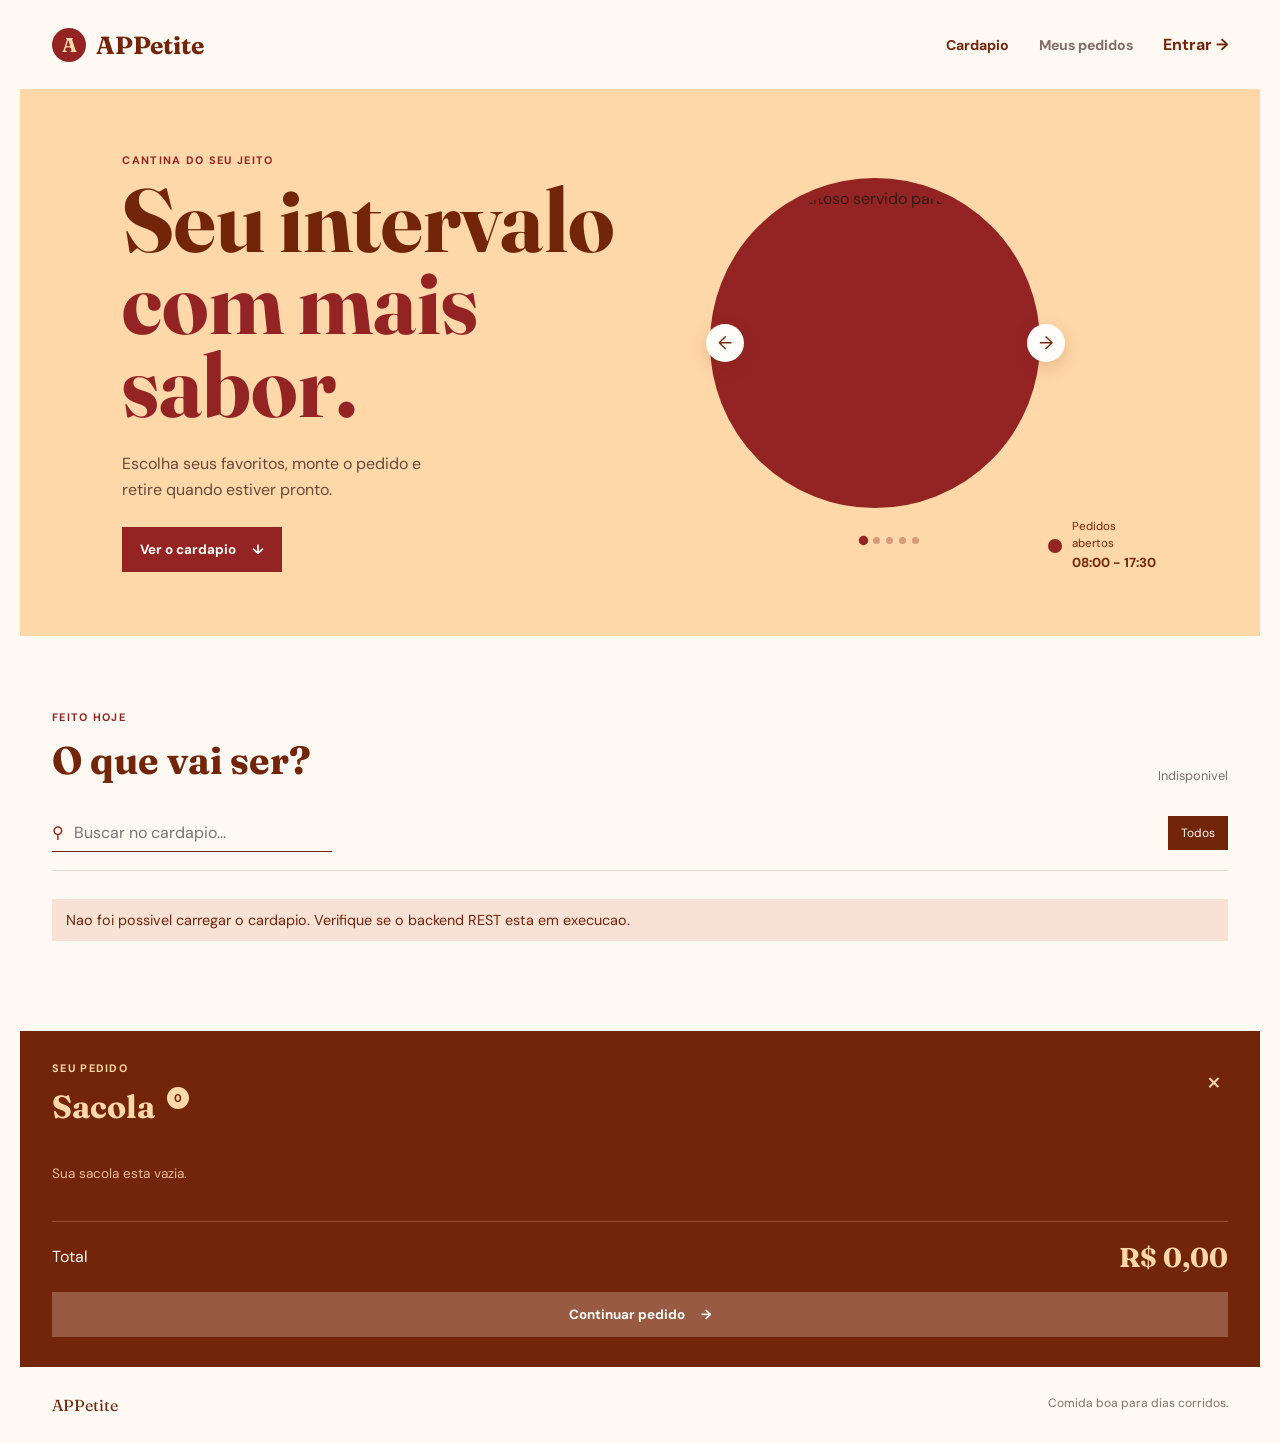
==== frontend/index.html @ adcf8179 "feat: adiciona frontend APPetite e API REST" ====
<!doctype html>
<html lang="pt-BR">
<head>
  <meta charset="utf-8">
  <meta name="viewport" content="width=device-width, initial-scale=1">
  <meta name="description" content="APPetite - cardapio da cantina">
  <title>APPetite | Cardapio</title>
  <link rel="preconnect" href="https://fonts.googleapis.com">
  <link rel="preconnect" href="https://fonts.gstatic.com" crossorigin>
  <link href="https://fonts.googleapis.com/css2?family=DM+Sans:wght@400;500;700&family=Fraunces:opsz,wght@9..144,600;9..144,700&display=swap" rel="stylesheet">
  <link rel="stylesheet" href="css/styles.css">
  <script type="module" src="js/app.js" defer></script>
</head>
<body>
  <header class="site-header">
    <a class="brand" href="./" aria-label="APPetite - inicio">
      <span class="brand-mark" aria-hidden="true">A</span>
      <span>APPetite</span>
    </a>
    <nav class="main-nav" aria-label="Navegacao principal">
      <a class="nav-link active" href="#cardapio">Cardapio</a>
      <a class="nav-link" href="#pedidos">Meus pedidos</a>
      <button class="account-button" type="button" title="Abrir conta">Entrar <span aria-hidden="true">&rarr;</span></button>
    </nav>
  </header>

  <main>
    <section class="hero" aria-labelledby="hero-title">
      <div class="hero-copy">
        <p class="eyebrow">Cantina do seu jeito</p>
        <h1 id="hero-title">Seu intervalo<br><em>com mais sabor.</em></h1>
        <p class="hero-description">Escolha seus favoritos, monte o pedido e retire quando estiver pronto.</p>
        <a class="primary-button" href="#cardapio">Ver o cardapio <span aria-hidden="true">&darr;</span></a>
      </div>
      <div class="hero-carousel" aria-label="Fotos da cantina">
        <div class="hero-photo">
          <img id="hero-carousel-image" src="" alt="">
        </div>
        <button id="carousel-previous" class="carousel-control previous" type="button" aria-label="Foto anterior">&larr;</button>
        <button id="carousel-next" class="carousel-control next" type="button" aria-label="Proxima foto">&rarr;</button>
        <div id="carousel-indicators" class="carousel-indicators" role="tablist" aria-label="Selecionar foto"></div>
      </div>
      <div class="hero-note" aria-label="Informacao de atendimento">
        <span class="note-dot"></span>
        <span>Pedidos abertos<br><strong>08:00 - 17:30</strong></span>
      </div>
    </section>

    <section id="cardapio" class="menu-section" aria-labelledby="menu-title">
      <div class="section-heading">
        <div>
          <p class="eyebrow">Feito hoje</p>
          <h2 id="menu-title">O que vai ser?</h2>
        </div>
        <span id="product-count" class="result-count">Carregando...</span>
      </div>
      <div class="menu-toolbar">
        <label class="search-field">
          <span class="sr-only">Buscar produto</span>
          <span aria-hidden="true">&#9906;</span>
          <input id="search-input" type="search" placeholder="Buscar no cardapio..." autocomplete="off">
        </label>
        <div id="category-filters" class="category-filters" role="group" aria-label="Filtrar por categoria">
          <button class="filter-button selected" type="button" data-category="">Todos</button>
        </div>
      </div>
      <div id="feedback" class="feedback" role="status" aria-live="polite"></div>
      <div id="product-grid" class="product-grid" aria-live="polite"></div>
    </section>
  </main>

  <aside id="cart" class="cart-panel" aria-labelledby="cart-title">
    <div class="cart-header">
      <div>
        <p class="eyebrow">Seu pedido</p>
        <h2 id="cart-title">Sacola <span id="cart-count">0</span></h2>
      </div>
      <button id="clear-cart" class="icon-button" type="button" title="Limpar sacola" aria-label="Limpar sacola">&times;</button>
    </div>
    <div id="cart-items" class="cart-items"><p class="empty-cart">Sua sacola esta vazia.</p></div>
    <div class="cart-total"><span>Total</span><strong id="cart-total-value">R$ 0,00</strong></div>
    <button id="checkout-button" class="primary-button full-width" type="button" disabled>Continuar pedido <span aria-hidden="true">&rarr;</span></button>
  </aside>

  <footer class="site-footer"><span>APPetite</span><span>Comida boa para dias corridos.</span></footer>
  <script type="module" src="js/carousel.js"></script>
</body>
</html>
---- frontend/css/styles.css ----
:root {
  --red: #942424;
  --deep-red: #722509;
  --peach: #FED8A9;
  --paper: #FEF9F3;
  --ink: #2e1c17;
  --muted: #806e66;
  --line: #ead9ca;
  --white: #fffdf9;
  --shadow: 0 18px 45px rgba(114, 37, 9, .12);
}

* { box-sizing: border-box; }
html { scroll-behavior: smooth; }
body { margin: 0; color: var(--ink); background: var(--paper); font-family: "DM Sans", sans-serif; }
button, input { font: inherit; }
button, a { -webkit-tap-highlight-color: transparent; }
a { color: inherit; text-decoration: none; }

.site-header { align-items: center; display: flex; justify-content: space-between; margin: 0 auto; max-width: 1240px; padding: 26px 32px; }
.brand { align-items: center; color: var(--deep-red); display: flex; font-family: Fraunces, serif; font-size: 1.55rem; font-weight: 700; gap: 10px; }
.brand-mark { align-items: center; background: var(--red); border-radius: 50%; color: var(--peach); display: inline-flex; font-family: Fraunces, serif; font-size: 1.25rem; height: 34px; justify-content: center; width: 34px; }
.main-nav { align-items: center; display: flex; gap: 30px; }
.nav-link { color: var(--muted); font-size: .88rem; font-weight: 700; }
.nav-link.active { color: var(--deep-red); }
.account-button { background: transparent; border: 0; color: var(--deep-red); cursor: pointer; font-weight: 700; padding: 8px 0; }

.hero { background: var(--peach); display: flex; justify-content: space-between; margin: 0 auto; max-width: 1240px; min-height: 390px; overflow: hidden; padding: 64px 8%; position: relative; }
.hero-copy { position: relative; z-index: 1; }
.hero-carousel { align-self: center; height: 370px; margin-right: -2%; position: relative; width: 370px; z-index: 1; }
.hero-photo { background: var(--red); border: 10px solid var(--red); border-radius: 50%; height: 330px; overflow: hidden; width: 330px; }
.hero-photo img { height: 100%; object-fit: cover; width: 100%; }
.carousel-control { align-items: center; background: var(--white); border: 0; border-radius: 50%; box-shadow: 0 6px 18px rgba(114, 37, 9, .18); color: var(--deep-red); cursor: pointer; display: flex; font-size: 1.15rem; height: 38px; justify-content: center; position: absolute; top: 146px; width: 38px; }
.carousel-control:hover { background: var(--deep-red); color: var(--white); }
.carousel-control.previous { left: -4px; }
.carousel-control.next { right: 4px; }
.carousel-indicators { bottom: 4px; display: flex; gap: 6px; justify-content: center; left: 0; position: absolute; right: 0; }
.carousel-indicators button { background: rgba(148, 36, 36, .35); border: 0; border-radius: 50%; cursor: pointer; height: 7px; padding: 0; width: 7px; }
.carousel-indicators button.active { background: var(--red); transform: scale(1.35); }
.eyebrow { color: var(--red); font-size: .68rem; font-weight: 700; letter-spacing: .12em; margin: 0 0 12px; text-transform: uppercase; }
h1, h2 { font-family: Fraunces, serif; letter-spacing: 0; margin: 0; }
h1 { color: var(--deep-red); font-size: clamp(3.2rem, 7vw, 6rem); line-height: .92; }
h1 em { color: var(--red); font-style: normal; }
.hero-description { color: #69483d; line-height: 1.6; margin: 25px 0; max-width: 330px; }
.primary-button { align-items: center; background: var(--red); border: 0; color: var(--white); cursor: pointer; display: inline-flex; font-size: .84rem; font-weight: 700; gap: 16px; justify-content: center; padding: 14px 18px; transition: background .2s, transform .2s; }
.primary-button:hover { background: var(--deep-red); transform: translateY(-2px); }
.hero-note { align-items: center; align-self: flex-end; color: var(--deep-red); display: flex; font-size: .72rem; gap: 10px; line-height: 1.45; position: relative; z-index: 1; }
.hero-note strong { font-size: .82rem; }
.note-dot { background: var(--red); border: 5px solid rgba(148, 36, 36, .18); border-radius: 50%; height: 14px; width: 14px; }

.menu-section { margin: 0 auto; max-width: 1240px; padding: 74px 32px 35px; }
.section-heading { align-items: end; display: flex; justify-content: space-between; }
h2 { color: var(--deep-red); font-size: 2.4rem; }
.result-count { color: var(--muted); font-size: .8rem; }
.menu-toolbar { align-items: center; border-bottom: 1px solid var(--line); display: flex; gap: 20px; justify-content: space-between; margin: 30px 0 28px; padding-bottom: 18px; }
.search-field { align-items: center; border-bottom: 1px solid var(--deep-red); color: var(--red); display: flex; gap: 8px; max-width: 280px; padding: 7px 0; width: 100%; }
.search-field input { background: transparent; border: 0; color: var(--ink); outline: 0; width: 100%; }
.category-filters { display: flex; flex-wrap: wrap; gap: 8px; justify-content: flex-end; }
.filter-button { background: transparent; border: 1px solid var(--line); color: var(--muted); cursor: pointer; font-size: .75rem; padding: 8px 12px; }
.filter-button.selected, .filter-button:hover { background: var(--deep-red); border-color: var(--deep-red); color: var(--white); }
.feedback { color: var(--muted); font-size: .9rem; min-height: 0; }
.feedback.error { background: #f8e1d5; color: var(--deep-red); padding: 12px 14px; }
.product-grid { display: grid; gap: 18px; grid-template-columns: repeat(4, 1fr); }
.product-card { background: var(--white); border: 1px solid var(--line); display: flex; flex-direction: column; min-height: 255px; padding: 20px; transition: box-shadow .2s, transform .2s; }
.product-card:hover { box-shadow: var(--shadow); transform: translateY(-4px); }
.product-art { align-items: center; background: var(--peach); color: var(--red); display: flex; font-family: Fraunces, serif; font-size: 2.4rem; height: 92px; justify-content: center; margin: -20px -20px 18px; }
.product-category { color: var(--red); font-size: .64rem; font-weight: 700; letter-spacing: .1em; text-transform: uppercase; }
.product-card h3 { color: var(--deep-red); font-family: Fraunces, serif; font-size: 1.25rem; margin: 5px 0; }
.product-description { color: var(--muted); font-size: .78rem; line-height: 1.45; margin: 0 0 16px; }
.product-bottom { align-items: center; display: flex; justify-content: space-between; margin-top: auto; }
.product-price { color: var(--deep-red); font-weight: 700; }
.add-button { background: var(--deep-red); border: 0; color: var(--white); cursor: pointer; font-size: 1.2rem; height: 32px; width: 32px; }
.add-button:hover { background: var(--red); }

.cart-panel { background: var(--deep-red); color: var(--white); margin: 55px auto 0; max-width: 1240px; padding: 30px 32px; }
.cart-header { align-items: start; display: flex; justify-content: space-between; }
.cart-panel .eyebrow, .cart-panel h2 { color: var(--peach); }
.cart-panel h2 { font-size: 2rem; }
.cart-panel h2 span { background: var(--peach); border-radius: 50%; color: var(--deep-red); display: inline-flex; font-family: "DM Sans", sans-serif; font-size: .7rem; height: 22px; justify-content: center; margin-left: 5px; padding-top: 4px; vertical-align: top; width: 22px; }
.icon-button { background: transparent; border: 0; color: var(--peach); cursor: pointer; font-size: 1.8rem; }
.cart-items { display: flex; flex-wrap: wrap; gap: 10px; margin: 25px 0; }
.empty-cart { color: #e8b99b; font-size: .85rem; }
.cart-item { align-items: center; background: rgba(254, 216, 169, .13); display: flex; gap: 12px; min-width: 220px; padding: 12px; }
.cart-item-info { flex: 1; font-size: .8rem; }
.cart-item-info strong { display: block; margin-bottom: 4px; }
.cart-item-info span { color: #e8b99b; }
.quantity-control { align-items: center; display: flex; gap: 7px; }
.quantity-control button { background: transparent; border: 1px solid #c78667; color: var(--peach); cursor: pointer; height: 24px; width: 24px; }
.cart-total { align-items: center; border-top: 1px solid rgba(254, 216, 169, .25); display: flex; justify-content: space-between; margin-bottom: 18px; padding-top: 18px; }
.cart-total strong { color: var(--peach); font-family: Fraunces, serif; font-size: 1.7rem; }
.full-width { width: 100%; }
.full-width:disabled { background: #985a43; cursor: not-allowed; transform: none; }
.site-footer { color: var(--muted); display: flex; font-size: .75rem; justify-content: space-between; margin: 0 auto; max-width: 1240px; padding: 28px 32px; }
.site-footer span:first-child { color: var(--deep-red); font-family: Fraunces, serif; font-size: 1rem; }
.sr-only { height: 1px; margin: -1px; overflow: hidden; position: absolute; width: 1px; clip: rect(0, 0, 0, 0); }

@media (max-width: 850px) { .product-grid { grid-template-columns: repeat(2, 1fr); } .hero { min-height: 350px; } .hero-carousel { height: 270px; margin-right: 0; width: 270px; } .hero-photo { height: 235px; width: 235px; } .carousel-control { top: 98px; } }
@media (max-width: 560px) { .site-header { padding: 20px; } .main-nav { gap: 13px; } .nav-link { display: none; } .hero { display: block; min-height: 600px; padding: 48px 24px; } .hero-carousel { height: 270px; margin: 42px auto 0; width: 270px; } .hero-photo { height: 250px; width: 250px; } .carousel-control { top: 105px; } .hero-note { bottom: 30px; left: 24px; position: absolute; } .menu-section { padding: 55px 20px 20px; } .menu-toolbar { align-items: stretch; flex-direction: column; } .category-filters { justify-content: flex-start; } .product-grid { grid-template-columns: 1fr; } .cart-panel { margin-top: 35px; padding: 26px 20px; } .site-footer { padding: 24px 20px; } }
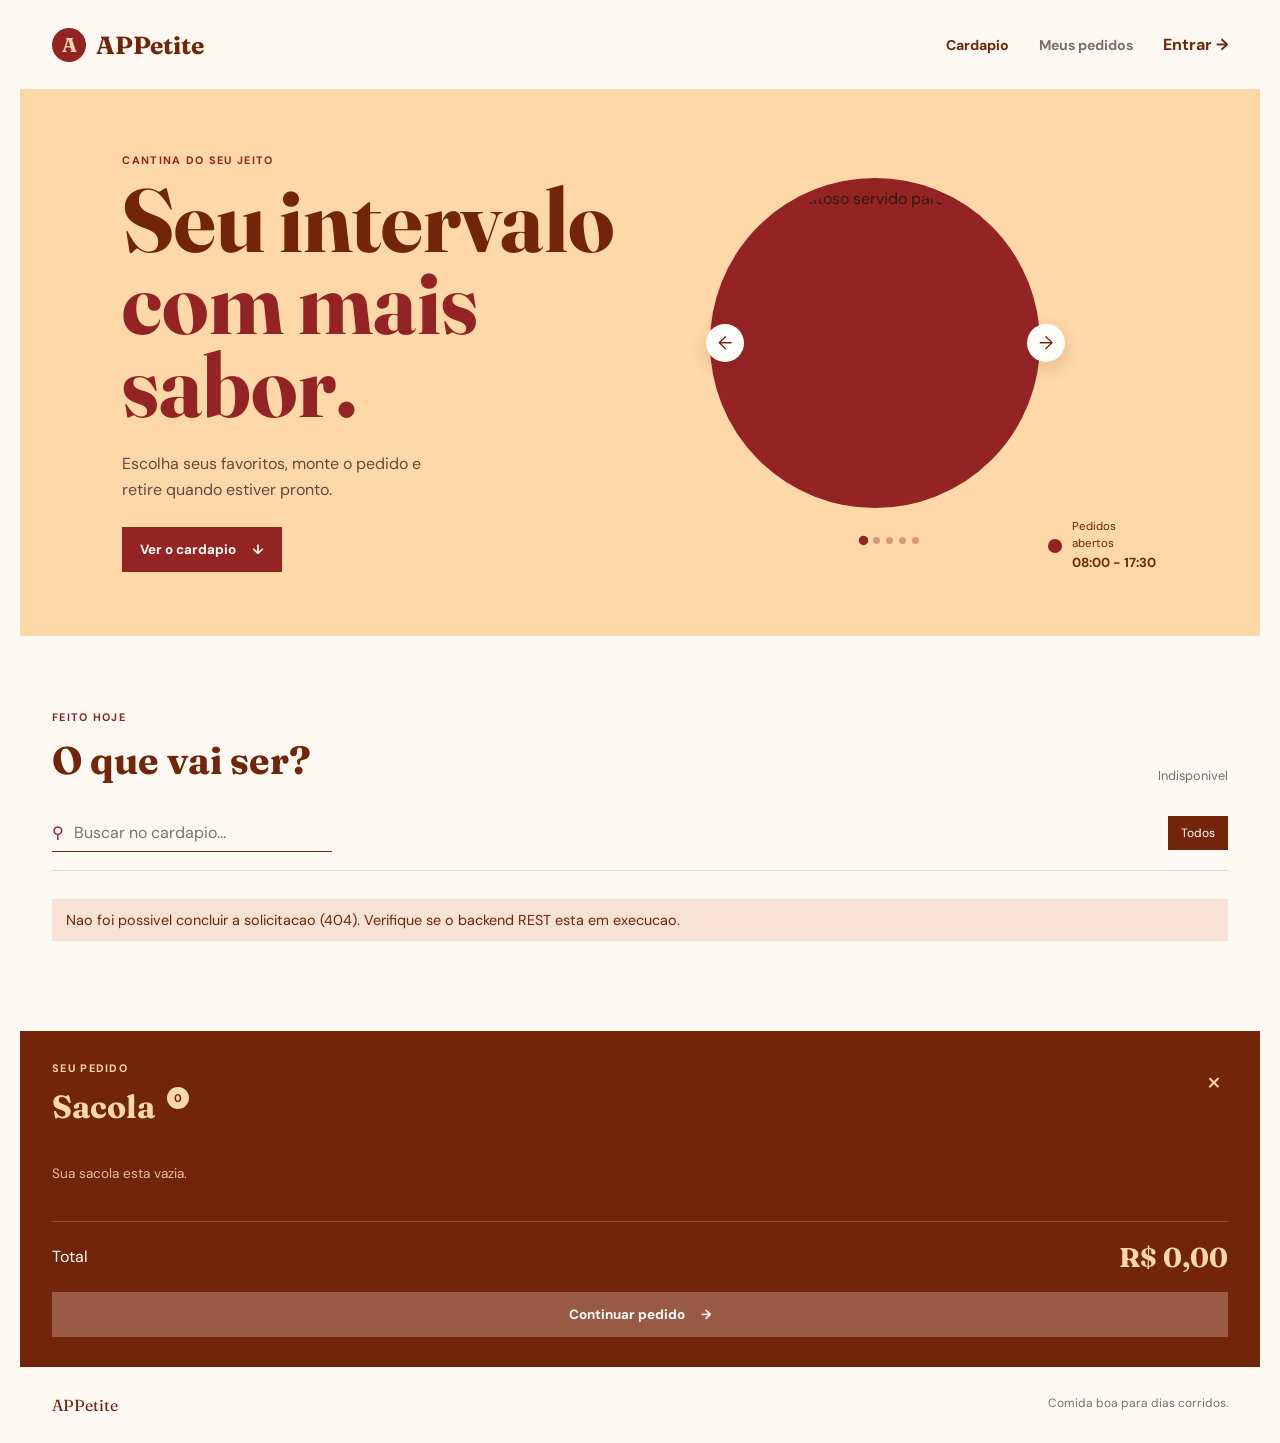
==== commit c4971d73: "Prepare frontend and backend for deployment" ====
--- a/frontend/index.html
+++ b/frontend/index.html
@@ -20,7 +20,7 @@
     <nav class="main-nav" aria-label="Navegacao principal">
       <a class="nav-link active" href="#cardapio">Cardapio</a>
       <a class="nav-link" href="#pedidos">Meus pedidos</a>
-      <button class="account-button" type="button" title="Abrir conta">Entrar <span aria-hidden="true">&rarr;</span></button>
+      <a class="account-button" href="../login" title="Abrir conta">Entrar <span aria-hidden="true">&rarr;</span></a>
     </nav>
   </header>
 
